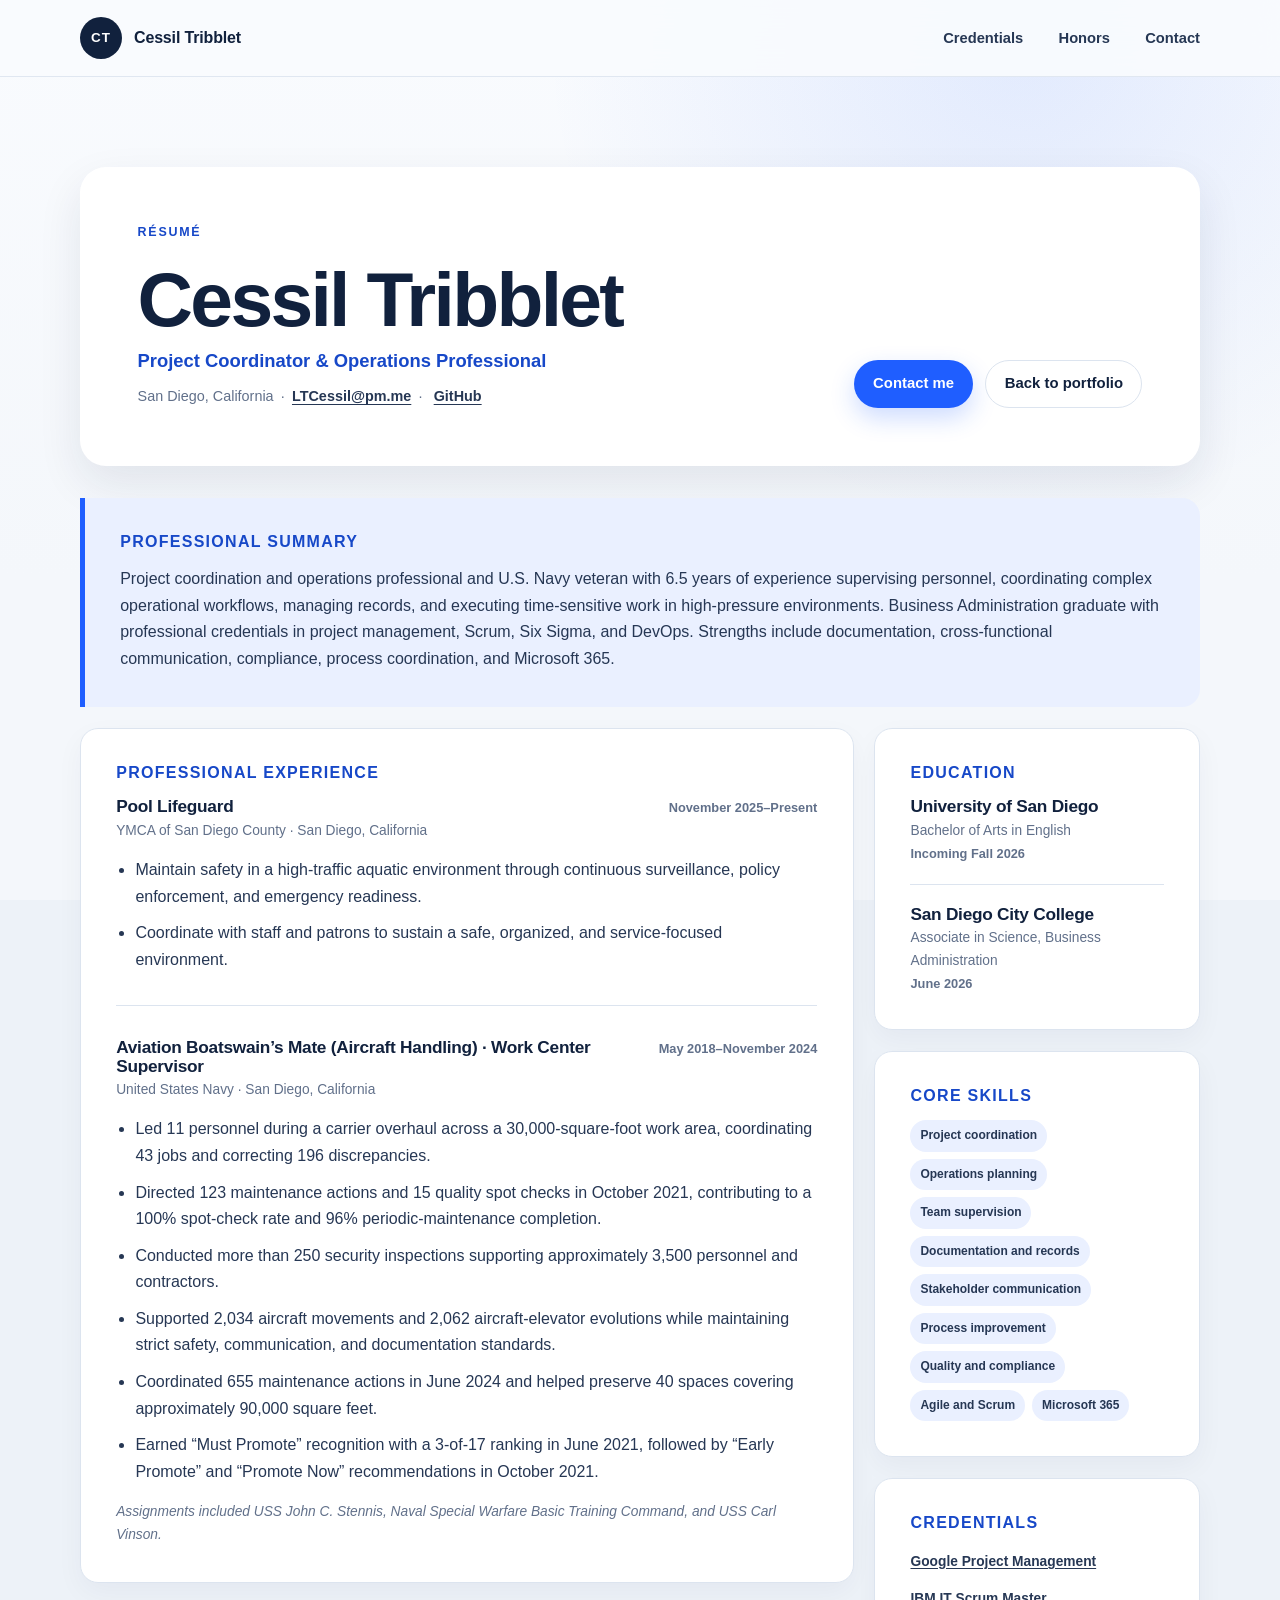
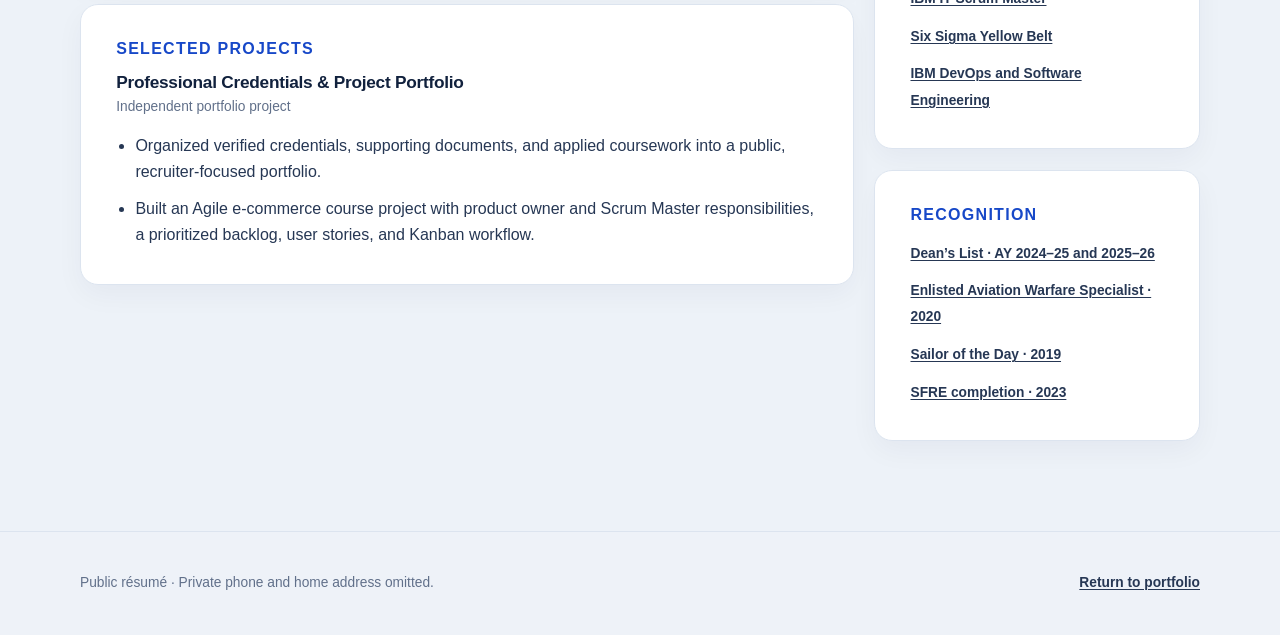
==== resume.html @ 618803ef "Build recruiter-focused portfolio redesign Add structured navigation, professional hero, public resu" ====
<!doctype html>
<html lang="en">
  <head>
    <meta charset="utf-8">
    <meta name="viewport" content="width=device-width, initial-scale=1">
    <title>Résumé | Cessil Tribblet</title>
    <meta
      name="description"
      content="Résumé for Cessil Tribblet, a project coordination and operations professional and U.S. Navy veteran based in San Diego."
    >
    <meta name="theme-color" content="#11213d">
    <link rel="icon" href="favicon.svg" type="image/svg+xml">
    <link rel="stylesheet" href="styles.css">
  </head>
  <body class="resume-body" id="top">
    <a class="skip-link" href="#resume-content">Skip to résumé</a>

    <header class="site-header">
      <div class="container site-header__inner">
        <a class="brand" href="index.html" aria-label="Return to Cessil Tribblet portfolio">
          <span class="brand__mark" aria-hidden="true">CT</span>
          <span class="brand__name">Cessil Tribblet</span>
        </a>
        <nav class="site-nav" aria-label="Résumé navigation">
          <a href="index.html#credentials">Credentials</a>
          <a href="index.html#honors">Honors</a>
          <a href="mailto:LTCessil@pm.me">Contact</a>
        </nav>
      </div>
    </header>

    <main class="resume-page" id="resume-content">
      <div class="container">
        <header class="resume-intro">
          <div>
            <p class="eyebrow">Résumé</p>
            <h1>Cessil Tribblet</h1>
            <p class="resume-intro__title">Project Coordinator &amp; Operations Professional</p>
            <p class="resume-intro__contact">
              <span>San Diego, California</span>
              <span><a href="mailto:LTCessil@pm.me">LTCessil@pm.me</a></span>
              <span>
                <a href="https://github.com/tcessil" target="_blank" rel="noopener noreferrer">GitHub</a>
              </span>
            </p>
          </div>
          <div class="button-row resume-intro__actions">
            <a class="button button--primary" href="mailto:LTCessil@pm.me">Contact me</a>
            <a class="button button--secondary" href="index.html">Back to portfolio</a>
          </div>
        </header>

        <section class="resume-summary" aria-labelledby="summary-title">
          <h2 id="summary-title">Professional summary</h2>
          <p>
            Project coordination and operations professional and U.S. Navy veteran with
            6.5 years of experience supervising personnel, coordinating complex operational
            workflows, managing records, and executing time-sensitive work in high-pressure
            environments. Business Administration graduate with professional credentials in
            project management, Scrum, Six Sigma, and DevOps. Strengths include documentation,
            cross-functional communication, compliance, process coordination, and Microsoft 365.
          </p>
        </section>

        <div class="resume-layout">
          <div class="resume-main">
            <section class="resume-section" aria-labelledby="experience-title">
              <h2 id="experience-title">Professional experience</h2>

              <article class="resume-role">
                <header>
                  <div>
                    <h3>Pool Lifeguard</h3>
                    <p>YMCA of San Diego County · San Diego, California</p>
                  </div>
                  <p class="resume-date">November 2025–Present</p>
                </header>
                <ul>
                  <li>
                    Maintain safety in a high-traffic aquatic environment through continuous
                    surveillance, policy enforcement, and emergency readiness.
                  </li>
                  <li>
                    Coordinate with staff and patrons to sustain a safe, organized, and
                    service-focused environment.
                  </li>
                </ul>
              </article>

              <article class="resume-role">
                <header>
                  <div>
                    <h3>Aviation Boatswain’s Mate (Aircraft Handling) · Work Center Supervisor</h3>
                    <p>United States Navy · San Diego, California</p>
                  </div>
                  <p class="resume-date">May 2018–November 2024</p>
                </header>
                <ul>
                  <li>
                    Led 11 personnel during a carrier overhaul across a 30,000-square-foot
                    work area, coordinating 43 jobs and correcting 196 discrepancies.
                  </li>
                  <li>
                    Directed 123 maintenance actions and 15 quality spot checks in October 2021,
                    contributing to a 100% spot-check rate and 96% periodic-maintenance completion.
                  </li>
                  <li>
                    Conducted more than 250 security inspections supporting approximately
                    3,500 personnel and contractors.
                  </li>
                  <li>
                    Supported 2,034 aircraft movements and 2,062 aircraft-elevator evolutions
                    while maintaining strict safety, communication, and documentation standards.
                  </li>
                  <li>
                    Coordinated 655 maintenance actions in June 2024 and helped preserve
                    40 spaces covering approximately 90,000 square feet.
                  </li>
                  <li>
                    Earned “Must Promote” recognition with a 3-of-17 ranking in June 2021,
                    followed by “Early Promote” and “Promote Now” recommendations in October 2021.
                  </li>
                </ul>
                <p class="resume-role__note">
                  Assignments included USS John C. Stennis, Naval Special Warfare Basic Training
                  Command, and USS Carl Vinson.
                </p>
              </article>
            </section>

            <section class="resume-section" aria-labelledby="projects-title">
              <h2 id="projects-title">Selected projects</h2>
              <article class="resume-role resume-role--compact">
                <header>
                  <div>
                    <h3>Professional Credentials &amp; Project Portfolio</h3>
                    <p>Independent portfolio project</p>
                  </div>
                </header>
                <ul>
                  <li>
                    Organized verified credentials, supporting documents, and applied coursework
                    into a public, recruiter-focused portfolio.
                  </li>
                  <li>
                    Built an Agile e-commerce course project with product owner and Scrum Master
                    responsibilities, a prioritized backlog, user stories, and Kanban workflow.
                  </li>
                </ul>
              </article>
            </section>
          </div>

          <aside class="resume-sidebar" aria-label="Education, credentials, and skills">
            <section class="resume-section" aria-labelledby="education-title">
              <h2 id="education-title">Education</h2>
              <div class="resume-item">
                <h3>University of San Diego</h3>
                <p>Bachelor of Arts in English</p>
                <p class="resume-date">Incoming Fall 2026</p>
              </div>
              <div class="resume-item">
                <h3>San Diego City College</h3>
                <p>Associate in Science, Business Administration</p>
                <p class="resume-date">June 2026</p>
              </div>
            </section>

            <section class="resume-section" aria-labelledby="skills-title">
              <h2 id="skills-title">Core skills</h2>
              <ul class="resume-skill-list">
                <li>Project coordination</li>
                <li>Operations planning</li>
                <li>Team supervision</li>
                <li>Documentation and records</li>
                <li>Stakeholder communication</li>
                <li>Process improvement</li>
                <li>Quality and compliance</li>
                <li>Agile and Scrum</li>
                <li>Microsoft 365</li>
              </ul>
            </section>

            <section class="resume-section" aria-labelledby="certifications-title">
              <h2 id="certifications-title">Credentials</h2>
              <ul class="resume-link-list">
                <li><a href="index.html#credentials">Google Project Management</a></li>
                <li><a href="index.html#credentials">IBM IT Scrum Master</a></li>
                <li><a href="index.html#credentials">Six Sigma Yellow Belt</a></li>
                <li><a href="index.html#credentials">IBM DevOps and Software Engineering</a></li>
              </ul>
            </section>

            <section class="resume-section" aria-labelledby="recognition-title">
              <h2 id="recognition-title">Recognition</h2>
              <ul class="resume-link-list">
                <li><a href="index.html#honors">Dean’s List · AY 2024–25 and 2025–26</a></li>
                <li><a href="index.html#honors">Enlisted Aviation Warfare Specialist · 2020</a></li>
                <li><a href="index.html#honors">Sailor of the Day · 2019</a></li>
                <li><a href="index.html#honors">SFRE completion · 2023</a></li>
              </ul>
            </section>
          </aside>
        </div>
      </div>
    </main>

    <footer class="site-footer">
      <div class="container site-footer__inner">
        <p>Public résumé · Private phone and home address omitted.</p>
        <a href="index.html">Return to portfolio</a>
      </div>
    </footer>
  </body>
</html>
---- styles.css ----
:root {
  --ink: #11213d;
  --ink-soft: #263754;
  --muted: #61708a;
  --blue: #1f5eff;
  --blue-deep: #1748c8;
  --paper: #f4f7fb;
  --card: #ffffff;
  --line: #dce4ef;
  --soft-blue: #eaf0ff;
  --warm: #f7f2e8;
  --shadow: 0 18px 45px rgba(17, 33, 61, 0.09);
  --radius-lg: 26px;
  --radius-md: 18px;
  --radius-sm: 12px;
  --container: 1120px;
}

*,
*::before,
*::after {
  box-sizing: border-box;
}

html {
  scroll-behavior: smooth;
}

body {
  margin: 0;
  color: var(--ink);
  background: var(--paper);
  font-family:
    Inter, ui-sans-serif, -apple-system, BlinkMacSystemFont, "Segoe UI", sans-serif;
  font-size: 1rem;
  line-height: 1.65;
  text-rendering: optimizeLegibility;
  -webkit-font-smoothing: antialiased;
}

body::before {
  position: fixed;
  z-index: -1;
  inset: 0;
  background:
    radial-gradient(circle at 80% 5%, rgba(31, 94, 255, 0.10), transparent 30rem),
    linear-gradient(180deg, #f9fbfe 0, var(--paper) 36rem);
  content: "";
}

img,
svg {
  display: block;
  max-width: 100%;
}

a {
  color: inherit;
  text-decoration-thickness: 0.08em;
  text-underline-offset: 0.18em;
}

a:hover {
  color: var(--blue-deep);
}

button,
a {
  -webkit-tap-highlight-color: transparent;
}

:focus-visible {
  outline: 3px solid rgba(31, 94, 255, 0.45);
  outline-offset: 4px;
  border-radius: 6px;
}

h1,
h2,
h3,
p {
  margin-top: 0;
}

h1,
h2,
h3 {
  color: var(--ink);
  font-weight: 800;
  line-height: 1.08;
  letter-spacing: -0.035em;
}

h1 {
  font-size: clamp(3.25rem, 7vw, 5.7rem);
}

h2 {
  font-size: clamp(2.2rem, 4vw, 3.8rem);
}

h3 {
  font-size: clamp(1.35rem, 2.3vw, 1.75rem);
}

.container {
  width: min(calc(100% - 2.5rem), var(--container));
  margin-inline: auto;
}

.skip-link {
  position: fixed;
  z-index: 100;
  top: 0.75rem;
  left: 0.75rem;
  padding: 0.7rem 1rem;
  border-radius: 8px;
  color: white;
  background: var(--ink);
  transform: translateY(-150%);
  transition: transform 160ms ease;
}

.skip-link:focus {
  transform: translateY(0);
}

.site-header {
  position: sticky;
  z-index: 50;
  top: 0;
  border-bottom: 1px solid rgba(220, 228, 239, 0.88);
  background: rgba(249, 251, 254, 0.92);
  -webkit-backdrop-filter: blur(16px);
  backdrop-filter: blur(16px);
}

.site-header__inner {
  display: flex;
  min-height: 76px;
  align-items: center;
  justify-content: space-between;
  gap: 2rem;
}

.brand {
  display: inline-flex;
  align-items: center;
  gap: 0.75rem;
  color: var(--ink);
  font-weight: 800;
  text-decoration: none;
}

.brand:hover {
  color: var(--ink);
}

.brand__mark {
  display: grid;
  width: 42px;
  height: 42px;
  place-items: center;
  border-radius: 50%;
  color: white;
  background: var(--ink);
  font-size: 0.84rem;
  letter-spacing: 0.08em;
}

.brand__name {
  letter-spacing: -0.01em;
}

.site-nav {
  display: flex;
  align-items: center;
  gap: clamp(1rem, 3vw, 2.2rem);
}

.site-nav a {
  color: var(--ink-soft);
  font-size: 0.92rem;
  font-weight: 750;
  text-decoration: none;
}

.site-nav a:hover {
  color: var(--blue);
}

.hero {
  padding: clamp(3.5rem, 7vw, 6.4rem) 0 0;
}

.hero__grid {
  display: grid;
  grid-template-columns: minmax(0, 1.55fr) minmax(300px, 0.8fr);
  align-items: center;
  gap: clamp(3rem, 7vw, 6.5rem);
}

.hero__copy {
  max-width: 760px;
}

.eyebrow {
  margin-bottom: 1rem;
  color: var(--blue-deep);
  font-size: 0.78rem;
  font-weight: 850;
  letter-spacing: 0.14em;
  line-height: 1.4;
  text-transform: uppercase;
}

.hero h1 {
  max-width: 920px;
  margin-bottom: 1.5rem;
}

.hero__lead {
  max-width: 720px;
  margin-bottom: 2rem;
  color: var(--ink-soft);
  font-size: clamp(1.08rem, 1.7vw, 1.25rem);
  line-height: 1.7;
}

.button-row,
.card-actions {
  display: flex;
  flex-wrap: wrap;
  align-items: center;
  gap: 0.75rem;
}

.button {
  display: inline-flex;
  min-height: 48px;
  align-items: center;
  justify-content: center;
  gap: 0.35rem;
  padding: 0.74rem 1.15rem;
  border: 1px solid transparent;
  border-radius: 999px;
  font-size: 0.93rem;
  font-weight: 800;
  line-height: 1.2;
  text-align: center;
  text-decoration: none;
  transition:
    transform 160ms ease,
    box-shadow 160ms ease,
    background-color 160ms ease,
    color 160ms ease;
}

.button:hover {
  transform: translateY(-2px);
}

.button--primary {
  color: white;
  background: var(--blue);
  box-shadow: 0 10px 24px rgba(31, 94, 255, 0.22);
}

.button--primary:hover {
  color: white;
  background: var(--blue-deep);
  box-shadow: 0 14px 28px rgba(31, 94, 255, 0.28);
}

.button--secondary {
  border-color: var(--line);
  color: var(--ink);
  background: white;
}

.button--secondary:hover {
  border-color: #b9c7dc;
  color: var(--ink);
  background: var(--soft-blue);
}

.button--small {
  min-height: 42px;
  padding: 0.62rem 1rem;
  font-size: 0.84rem;
}

.button--text {
  min-height: auto;
  padding-inline: 0.25rem;
  color: var(--blue-deep);
  background: transparent;
}

.button--text:hover {
  color: var(--blue-deep);
  box-shadow: none;
}

.focus-card {
  padding: clamp(1.7rem, 3vw, 2.3rem);
  border: 1px solid rgba(220, 228, 239, 0.95);
  border-radius: var(--radius-lg);
  background:
    linear-gradient(145deg, rgba(255, 255, 255, 0.98), rgba(234, 240, 255, 0.85));
  box-shadow: var(--shadow);
}

.focus-card__label {
  margin-bottom: 0.8rem;
  color: var(--blue-deep);
  font-size: 0.78rem;
  font-weight: 850;
  letter-spacing: 0.12em;
  text-transform: uppercase;
}

.focus-card h2 {
  margin-bottom: 1.5rem;
  font-size: clamp(1.55rem, 2.3vw, 2.1rem);
}

.check-list {
  display: grid;
  margin: 0;
  padding: 0;
  gap: 0.85rem;
  color: var(--ink-soft);
  list-style: none;
}

.check-list li {
  position: relative;
  padding-left: 1.7rem;
}

.check-list li::before {
  position: absolute;
  top: 0.05rem;
  left: 0;
  color: var(--blue);
  font-weight: 900;
  content: "✓";
}

.proof-strip {
  display: grid;
  margin: clamp(3.5rem, 7vw, 6rem) 0 0;
  padding: 1.45rem clamp(1.2rem, 3vw, 2rem);
  grid-template-columns: repeat(3, 1fr);
  gap: 1rem;
  border: 1px solid var(--line);
  border-radius: var(--radius-md) var(--radius-md) 0 0;
  background: rgba(255, 255, 255, 0.8);
}

.proof-strip div {
  min-width: 0;
  padding-inline: clamp(0rem, 2vw, 1.25rem);
}

.proof-strip div + div {
  border-left: 1px solid var(--line);
}

.proof-strip dt {
  color: var(--ink);
  font-size: clamp(1.2rem, 2vw, 1.5rem);
  font-weight: 850;
  line-height: 1.25;
}

.proof-strip dd {
  margin: 0.25rem 0 0;
  color: var(--muted);
  font-size: 0.88rem;
}

.section {
  padding: clamp(5rem, 9vw, 8rem) 0;
}

.section--tinted {
  border-block: 1px solid var(--line);
  background: rgba(234, 240, 255, 0.52);
}

.section-heading {
  display: grid;
  margin-bottom: clamp(2.25rem, 5vw, 3.8rem);
  grid-template-columns: minmax(0, 1fr) minmax(280px, 0.65fr);
  align-items: end;
  gap: 2rem;
}

.section-heading h2 {
  margin-bottom: 0;
}

.section-heading > p {
  max-width: 510px;
  margin: 0 0 0.3rem auto;
  color: var(--muted);
}

.card-grid,
.honors-grid {
  display: grid;
  grid-template-columns: repeat(2, minmax(0, 1fr));
  gap: 1.35rem;
}

.credential-card,
.honor-card {
  position: relative;
  display: flex;
  overflow: hidden;
  min-width: 0;
  padding: clamp(1.45rem, 3vw, 2rem);
  flex-direction: column;
  border: 1px solid var(--line);
  border-radius: var(--radius-md);
  background: var(--card);
  box-shadow: 0 12px 30px rgba(17, 33, 61, 0.055);
  transition:
    transform 180ms ease,
    border-color 180ms ease,
    box-shadow 180ms ease;
}

.credential-card:hover,
.honor-card:hover {
  border-color: #bdc9dc;
  box-shadow: 0 18px 40px rgba(17, 33, 61, 0.09);
  transform: translateY(-4px);
}

.card-meta {
  display: flex;
  margin-bottom: 1.35rem;
  align-items: center;
  gap: 0.85rem;
}

.provider-mark {
  display: grid;
  width: 46px;
  height: 46px;
  flex: 0 0 46px;
  place-items: center;
  border-radius: 13px;
  color: white;
  background: var(--ink);
  font-size: 0.78rem;
  font-weight: 900;
  letter-spacing: -0.03em;
}

.provider-mark--google {
  color: #185abc;
  background:
    linear-gradient(135deg, #eaf0ff, #ffffff);
  font-size: 1.25rem;
}

.provider-mark--ibm {
  border-radius: 8px;
  color: var(--ink);
  background: #f0f3f8;
}

.provider-mark--ksu {
  color: #ffcc33;
  background: #171717;
}

.card-kicker,
.card-date {
  margin: 0;
  font-size: 0.78rem;
  line-height: 1.45;
}

.card-kicker {
  color: var(--ink);
  font-weight: 850;
  letter-spacing: 0.055em;
  text-transform: uppercase;
}

.card-date {
  color: var(--muted);
}

.credential-card h3,
.honor-card h3 {
  margin-bottom: 0.85rem;
}

.credential-card > p,
.honor-card > p {
  color: var(--ink-soft);
}

.skill-list {
  display: flex;
  margin: auto 0 1.45rem;
  padding: 1.15rem 0 0;
  flex-wrap: wrap;
  gap: 0.5rem;
  list-style: none;
}

.skill-list li {
  padding: 0.38rem 0.7rem;
  border: 1px solid #d9e2f1;
  border-radius: 999px;
  color: var(--ink-soft);
  background: var(--soft-blue);
  font-size: 0.76rem;
  font-weight: 700;
  line-height: 1.25;
}

.card-actions {
  padding-top: 0.25rem;
}

.honor-card__icon {
  display: grid;
  width: 48px;
  height: 48px;
  margin-bottom: 1.2rem;
  place-items: center;
  border-radius: 14px;
  color: var(--blue-deep);
  background: var(--soft-blue);
  font-size: 0.82rem;
  font-weight: 900;
  letter-spacing: 0.08em;
}

.honor-card__source {
  margin: -0.25rem 0 1rem;
  color: var(--muted) !important;
  font-size: 0.88rem;
  font-weight: 700;
}

.document-links {
  display: flex;
  margin-top: auto;
  padding-top: 1.1rem;
  flex-wrap: wrap;
  gap: 0.6rem 1rem;
  border-top: 1px solid var(--line);
}

.document-links a {
  color: var(--blue-deep);
  font-size: 0.85rem;
  font-weight: 850;
}

.contact-section {
  padding-block: clamp(4.5rem, 8vw, 7rem);
}

.contact-card {
  display: grid;
  padding: clamp(2rem, 5vw, 4.4rem);
  grid-template-columns: minmax(0, 1.4fr) auto;
  align-items: center;
  gap: 3rem;
  border-radius: var(--radius-lg);
  color: white;
  background:
    radial-gradient(circle at 90% 10%, rgba(76, 123, 255, 0.65), transparent 24rem),
    var(--ink);
  box-shadow: var(--shadow);
}

.contact-card .eyebrow {
  color: #a9c0ff;
}

.contact-card h2 {
  max-width: 700px;
  margin-bottom: 1rem;
  color: white;
}

.contact-card p:last-child {
  max-width: 680px;
  margin-bottom: 0;
  color: #ced8ea;
}

.contact-card__actions {
  display: flex;
  min-width: 190px;
  flex-direction: column;
  align-items: stretch;
  gap: 0.75rem;
}

.button--light {
  color: var(--ink);
  background: white;
  box-shadow: none;
}

.button--light:hover {
  color: var(--ink);
  background: var(--soft-blue);
}

.button--on-dark {
  border-color: rgba(255, 255, 255, 0.35);
  color: white;
  background: transparent;
}

.button--on-dark:hover {
  border-color: white;
  color: white;
  background: rgba(255, 255, 255, 0.08);
}

.site-footer {
  padding: 2.5rem 0;
  border-top: 1px solid var(--line);
  color: var(--muted);
  background: #eef2f8;
  font-size: 0.86rem;
}

.site-footer p {
  margin: 0;
}

.site-footer__inner {
  display: flex;
  align-items: center;
  justify-content: space-between;
  gap: 2rem;
}

.site-footer__name {
  color: var(--ink);
  font-weight: 850;
}

.site-footer__links {
  display: flex;
  flex-wrap: wrap;
  justify-content: flex-end;
  gap: 0.6rem 1.25rem;
}

.site-footer a {
  color: var(--ink-soft);
  font-weight: 750;
}

/* Résumé */

.resume-body {
  background: #edf2f8;
}

.resume-page {
  padding: clamp(3.5rem, 7vw, 6rem) 0;
}

.resume-intro {
  display: flex;
  margin-bottom: 2rem;
  padding: clamp(2rem, 5vw, 3.6rem);
  align-items: end;
  justify-content: space-between;
  gap: 2rem;
  border-radius: var(--radius-lg);
  background: white;
  box-shadow: var(--shadow);
}

.resume-intro h1 {
  margin-bottom: 0.35rem;
  font-size: clamp(2.7rem, 6vw, 4.8rem);
}

.resume-intro__title {
  margin-bottom: 0.5rem;
  color: var(--blue-deep);
  font-size: 1.15rem;
  font-weight: 800;
}

.resume-intro__contact {
  display: flex;
  margin: 0;
  align-items: center;
  flex-wrap: wrap;
  gap: 0.15rem 0.45rem;
  color: var(--muted);
  font-size: 0.9rem;
}

.resume-intro__contact span + span::before {
  margin-right: 0.45rem;
  color: var(--muted);
  content: "·";
}

.resume-intro__contact a {
  color: var(--ink-soft);
  font-weight: 700;
}

.resume-intro__actions {
  flex: 0 0 auto;
}

.resume-summary {
  margin-bottom: 1.3rem;
  padding: clamp(1.5rem, 3vw, 2.2rem);
  border-left: 5px solid var(--blue);
  border-radius: 0 var(--radius-md) var(--radius-md) 0;
  background: var(--soft-blue);
}

.resume-summary h2,
.resume-section > h2 {
  margin-bottom: 1rem;
  color: var(--blue-deep);
  font-size: 1rem;
  letter-spacing: 0.08em;
  text-transform: uppercase;
}

.resume-summary p {
  margin: 0;
  color: var(--ink-soft);
}

.resume-layout {
  display: grid;
  grid-template-columns: minmax(0, 1.9fr) minmax(260px, 0.8fr);
  align-items: start;
  gap: 1.3rem;
}

.resume-main,
.resume-sidebar {
  display: grid;
  gap: 1.3rem;
}

.resume-section {
  padding: clamp(1.5rem, 3vw, 2.2rem);
  border: 1px solid var(--line);
  border-radius: var(--radius-md);
  background: white;
  box-shadow: 0 10px 28px rgba(17, 33, 61, 0.045);
}

.resume-role + .resume-role {
  margin-top: 2rem;
  padding-top: 2rem;
  border-top: 1px solid var(--line);
}

.resume-role header {
  display: flex;
  margin-bottom: 0.9rem;
  align-items: start;
  justify-content: space-between;
  gap: 1.5rem;
}

.resume-role h3,
.resume-item h3 {
  margin-bottom: 0.25rem;
  font-size: 1.08rem;
  letter-spacing: -0.015em;
}

.resume-role header p,
.resume-item p {
  margin: 0;
  color: var(--muted);
  font-size: 0.86rem;
}

.resume-date {
  flex: 0 0 auto;
  color: var(--muted) !important;
  font-size: 0.8rem !important;
  font-weight: 750;
}

.resume-role ul {
  margin: 0;
  padding-left: 1.2rem;
  color: var(--ink-soft);
}

.resume-role li + li {
  margin-top: 0.65rem;
}

.resume-role__note {
  margin: 1rem 0 0;
  color: var(--muted);
  font-size: 0.86rem;
  font-style: italic;
}

.resume-item + .resume-item {
  margin-top: 1.25rem;
  padding-top: 1.25rem;
  border-top: 1px solid var(--line);
}

.resume-skill-list,
.resume-link-list {
  margin: 0;
  padding: 0;
  list-style: none;
}

.resume-skill-list {
  display: flex;
  flex-wrap: wrap;
  gap: 0.45rem;
}

.resume-skill-list li {
  padding: 0.36rem 0.62rem;
  border-radius: 999px;
  color: var(--ink-soft);
  background: var(--soft-blue);
  font-size: 0.75rem;
  font-weight: 700;
}

.resume-link-list li + li {
  margin-top: 0.7rem;
}

.resume-link-list a {
  color: var(--ink-soft);
  font-size: 0.86rem;
  font-weight: 700;
}

@keyframes rise-in {
  from {
    opacity: 0;
    transform: translateY(12px);
  }
  to {
    opacity: 1;
    transform: translateY(0);
  }
}

.hero__copy,
.focus-card,
.proof-strip,
.card-grid,
.honors-grid {
  animation: rise-in 520ms ease both;
}

.focus-card,
.card-grid {
  animation-delay: 90ms;
}

@media (max-width: 900px) {
  .hero__grid,
  .section-heading,
  .contact-card,
  .resume-layout {
    grid-template-columns: 1fr;
  }

  .hero__grid {
    gap: 2.5rem;
  }

  .focus-card {
    max-width: 640px;
  }

  .section-heading {
    align-items: start;
    gap: 1rem;
  }

  .section-heading > p {
    margin-left: 0;
  }

  .contact-card__actions {
    width: min(100%, 420px);
    min-width: 0;
    flex-direction: row;
  }

  .contact-card__actions .button {
    flex: 1 1 160px;
  }

  .resume-intro {
    align-items: start;
    flex-direction: column;
  }
}

@media (max-width: 720px) {
  .container {
    width: min(calc(100% - 1.5rem), var(--container));
  }

  .site-header__inner {
    min-height: 68px;
    gap: 1rem;
  }

  .brand__name {
    display: none;
  }

  .site-nav {
    gap: 0.9rem;
  }

  .site-nav a {
    font-size: 0.8rem;
  }

  .hero {
    padding-top: 3.25rem;
  }

  .hero h1 {
    font-size: clamp(2.65rem, 12vw, 3.45rem);
  }

  .hero__lead {
    font-size: 1.02rem;
  }

  .proof-strip {
    margin-top: 3.25rem;
    padding: 1.2rem;
    grid-template-columns: 1fr;
  }

  .proof-strip div {
    padding: 0;
  }

  .proof-strip div + div {
    padding-top: 1rem;
    border-top: 1px solid var(--line);
    border-left: 0;
  }

  .section {
    padding-block: 4.5rem;
  }

  .card-grid,
  .honors-grid {
    grid-template-columns: 1fr;
  }

  .credential-card,
  .honor-card {
    padding: 1.35rem;
  }

  .button-row,
  .card-actions {
    align-items: stretch;
    flex-direction: column;
  }

  .button-row .button,
  .card-actions .button {
    width: 100%;
  }

  .contact-card {
    padding: 1.6rem;
    gap: 2rem;
  }

  .contact-card__actions {
    width: 100%;
    flex-direction: column;
  }

  .contact-card__actions .button {
    flex: 0 0 auto;
  }

  .site-footer__inner,
  .site-footer__links {
    align-items: flex-start;
    justify-content: flex-start;
    flex-direction: column;
    gap: 0.65rem;
  }

  .resume-page {
    padding-block: 2.5rem;
  }

  .resume-intro,
  .resume-summary,
  .resume-section {
    padding: 1.35rem;
  }

  .resume-intro h1 {
    font-size: 2.65rem;
  }

  .resume-intro__contact {
    display: flex;
    flex-direction: column;
    align-items: flex-start;
    gap: 0.2rem;
  }

  .resume-intro__contact span + span::before {
    content: none;
  }

  .resume-role header {
    flex-direction: column;
    gap: 0.35rem;
  }
}

@media (prefers-reduced-motion: reduce) {
  html {
    scroll-behavior: auto;
  }

  *,
  *::before,
  *::after {
    scroll-behavior: auto !important;
    animation-duration: 0.01ms !important;
    animation-iteration-count: 1 !important;
    transition-duration: 0.01ms !important;
  }
}

@media print {
  @page {
    margin: 0.55in;
  }

  body,
  .resume-body {
    color: #000;
    background: #fff;
    font-size: 9.5pt;
    line-height: 1.42;
  }

  body::before,
  .site-header,
  .site-footer,
  .resume-intro__actions {
    display: none !important;
  }

  .container {
    width: 100%;
    max-width: none;
  }

  .resume-page {
    padding: 0;
  }

  .resume-intro,
  .resume-summary,
  .resume-section {
    padding: 0;
    border: 0;
    border-radius: 0;
    box-shadow: none;
  }

  .resume-intro {
    margin-bottom: 0.22in;
  }

  .resume-intro h1 {
    font-size: 26pt;
  }

  .resume-summary {
    margin-bottom: 0.22in;
  }

  .resume-layout {
    grid-template-columns: 1.85fr 0.8fr;
    gap: 0.28in;
  }

  .resume-main,
  .resume-sidebar {
    gap: 0.22in;
  }

  .resume-section {
    break-inside: avoid;
  }

  .resume-role + .resume-role {
    margin-top: 0.18in;
    padding-top: 0.18in;
  }

  a {
    color: inherit;
    text-decoration: none;
  }
}
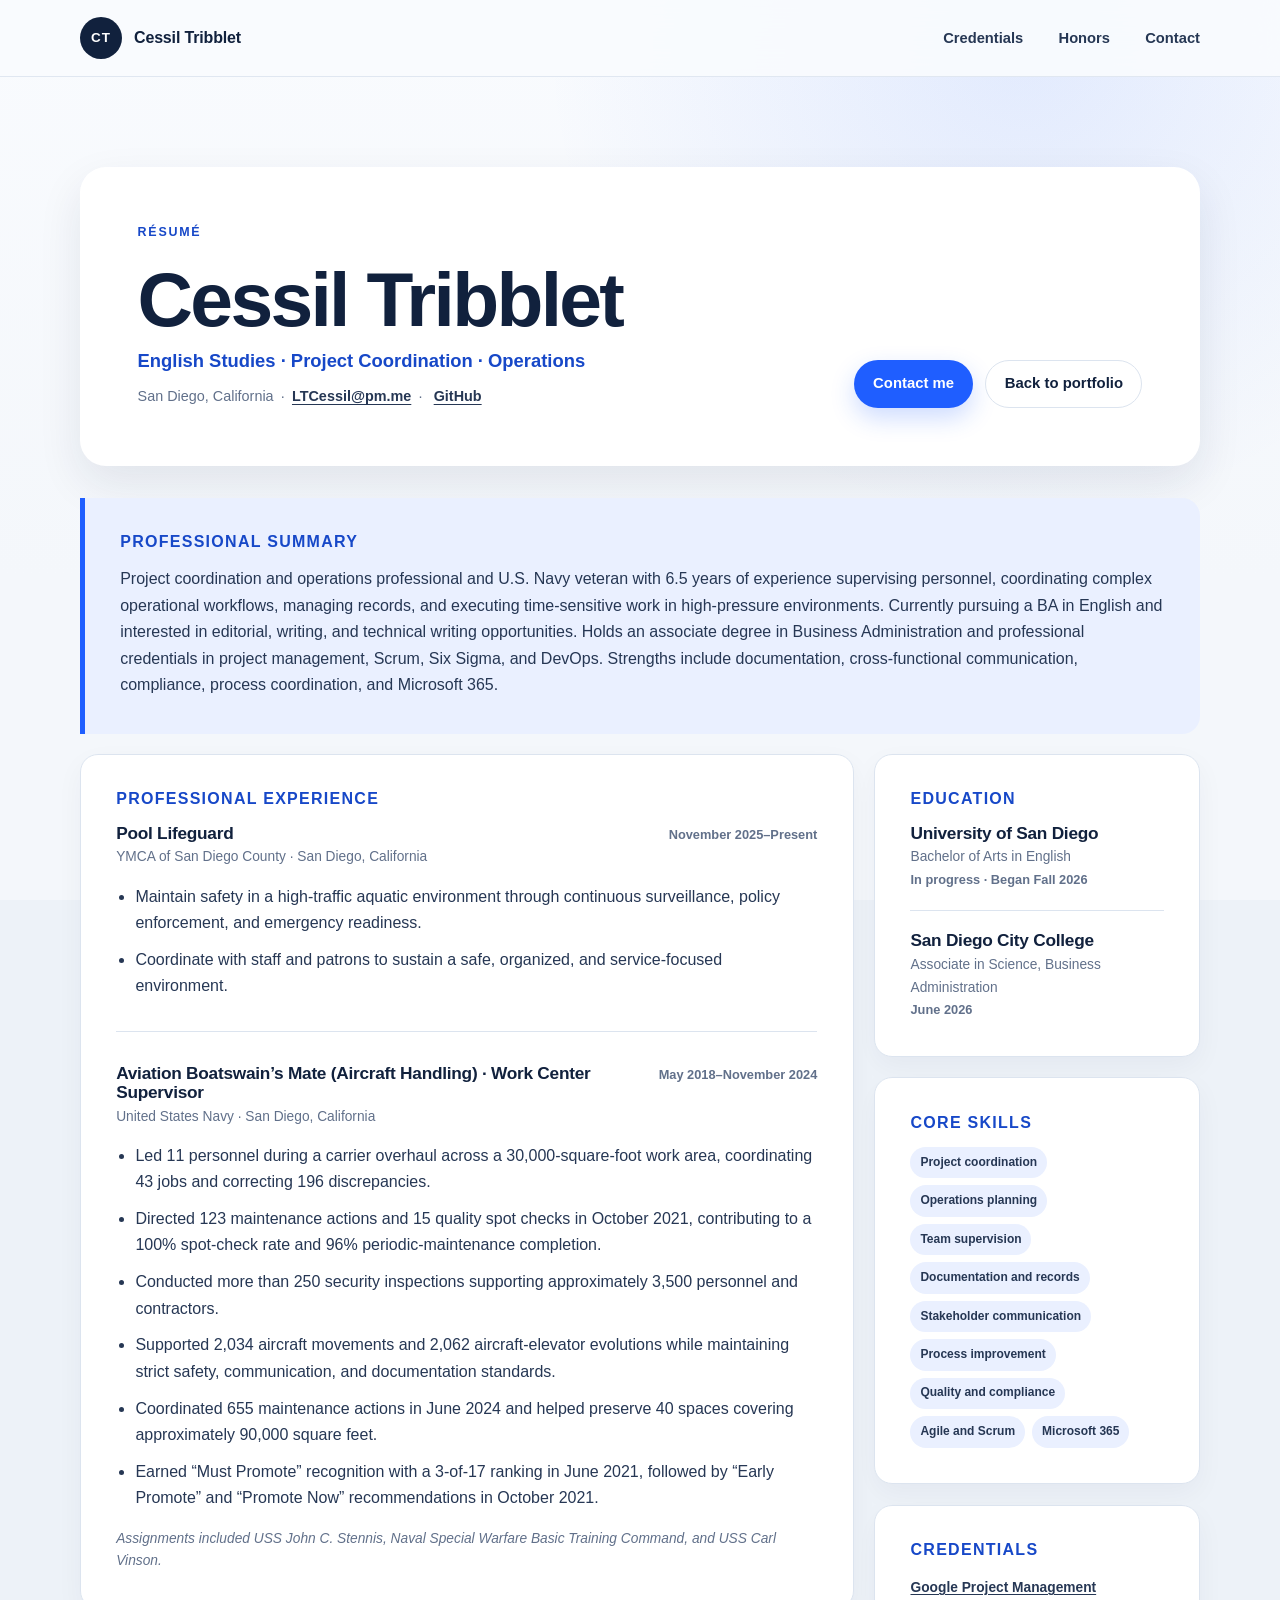
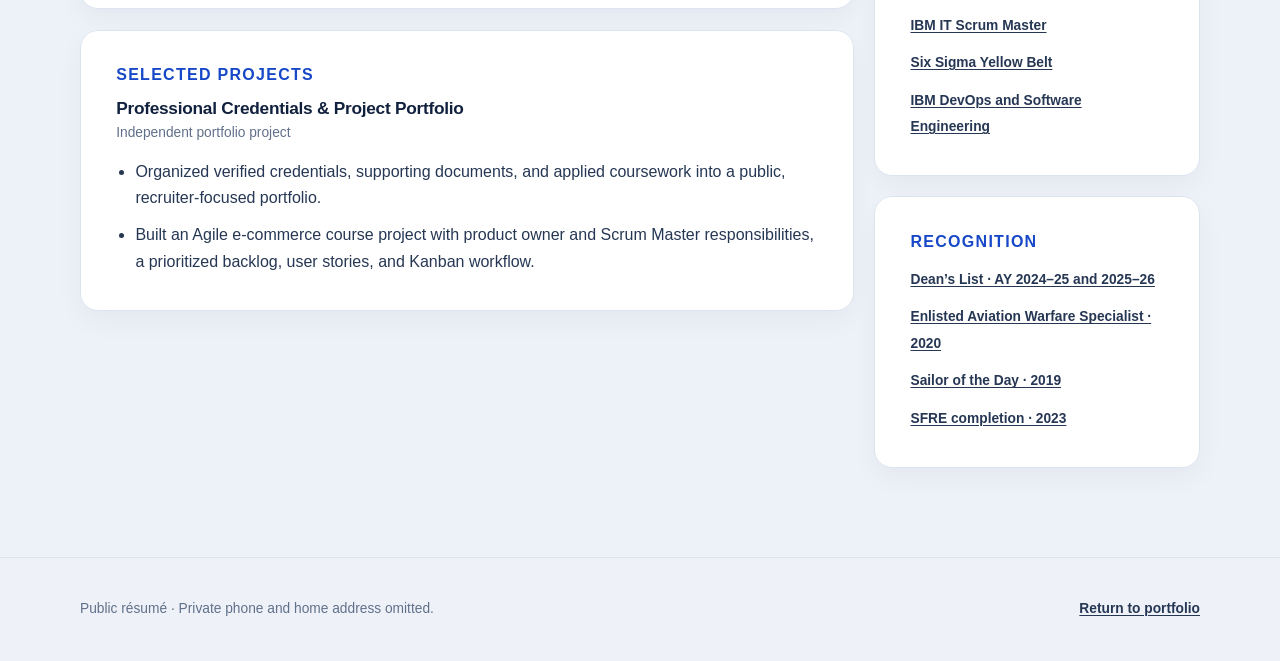
==== commit a4c25415: "Update education and professional focus" ====
--- a/resume.html
+++ b/resume.html
@@ -6,7 +6,7 @@
     <title>Résumé | Cessil Tribblet</title>
     <meta
       name="description"
-      content="Résumé for Cessil Tribblet, a project coordination and operations professional and U.S. Navy veteran based in San Diego."
+      content="Résumé for Cessil Tribblet, an English student and U.S. Navy veteran with experience in project coordination, documentation, and operations."
     >
     <meta name="theme-color" content="#11213d">
     <link rel="icon" href="favicon.svg" type="image/svg+xml">
@@ -35,7 +35,7 @@
           <div>
             <p class="eyebrow">Résumé</p>
             <h1>Cessil Tribblet</h1>
-            <p class="resume-intro__title">Project Coordinator &amp; Operations Professional</p>
+            <p class="resume-intro__title">English Studies · Project Coordination · Operations</p>
             <p class="resume-intro__contact">
               <span>San Diego, California</span>
               <span><a href="mailto:LTCessil@pm.me">LTCessil@pm.me</a></span>
@@ -56,9 +56,11 @@
             Project coordination and operations professional and U.S. Navy veteran with
             6.5 years of experience supervising personnel, coordinating complex operational
             workflows, managing records, and executing time-sensitive work in high-pressure
-            environments. Business Administration graduate with professional credentials in
-            project management, Scrum, Six Sigma, and DevOps. Strengths include documentation,
-            cross-functional communication, compliance, process coordination, and Microsoft 365.
+            environments. Currently pursuing a BA in English and interested in editorial,
+            writing, and technical writing opportunities. Holds an associate degree in Business
+            Administration and professional credentials in project management, Scrum, Six Sigma,
+            and DevOps. Strengths include documentation, cross-functional communication,
+            compliance, process coordination, and Microsoft 365.
           </p>
         </section>
 
@@ -157,7 +159,7 @@
               <div class="resume-item">
                 <h3>University of San Diego</h3>
                 <p>Bachelor of Arts in English</p>
-                <p class="resume-date">Incoming Fall 2026</p>
+                <p class="resume-date">In progress · Began Fall 2026</p>
               </div>
               <div class="resume-item">
                 <h3>San Diego City College</h3>
--- a/styles.css
+++ b/styles.css
@@ -348,39 +348,6 @@
   content: "✓";
 }
 
-.proof-strip {
-  display: grid;
-  margin: clamp(3.5rem, 7vw, 6rem) 0 0;
-  padding: 1.45rem clamp(1.2rem, 3vw, 2rem);
-  grid-template-columns: repeat(3, 1fr);
-  gap: 1rem;
-  border: 1px solid var(--line);
-  border-radius: var(--radius-md) var(--radius-md) 0 0;
-  background: rgba(255, 255, 255, 0.8);
-}
-
-.proof-strip div {
-  min-width: 0;
-  padding-inline: clamp(0rem, 2vw, 1.25rem);
-}
-
-.proof-strip div + div {
-  border-left: 1px solid var(--line);
-}
-
-.proof-strip dt {
-  color: var(--ink);
-  font-size: clamp(1.2rem, 2vw, 1.5rem);
-  font-weight: 850;
-  line-height: 1.25;
-}
-
-.proof-strip dd {
-  margin: 0.25rem 0 0;
-  color: var(--muted);
-  font-size: 0.88rem;
-}
-
 .section {
   padding: clamp(5rem, 9vw, 8rem) 0;
 }
@@ -552,6 +519,40 @@
   font-weight: 700;
 }
 
+.qualification-process {
+  margin: 1rem 0 1.2rem;
+  padding: 1rem 1.05rem;
+  border-left: 3px solid var(--blue);
+  border-radius: 0 var(--radius-sm) var(--radius-sm) 0;
+  color: var(--ink-soft);
+  background: var(--soft-blue);
+  font-size: 0.9rem;
+}
+
+.qualification-process p {
+  margin: 0;
+}
+
+.qualification-process__steps {
+  display: grid;
+  margin: 0;
+  padding-left: 1.15rem;
+  gap: 0.35rem;
+}
+
+.qualification-process__steps li {
+  padding-left: 0.2rem;
+}
+
+.qualification-process__title {
+  margin-bottom: 0.4rem !important;
+  color: var(--ink) !important;
+  font-size: 0.78rem;
+  font-weight: 850;
+  letter-spacing: 0.08em;
+  text-transform: uppercase;
+}
+
 .document-links {
   display: flex;
   margin-top: auto;
@@ -595,10 +596,17 @@
   color: white;
 }
 
-.contact-card p:last-child {
+.contact-card__details {
   max-width: 680px;
-  margin-bottom: 0;
   color: #ced8ea;
+}
+
+.contact-card__details p {
+  margin: 0;
+}
+
+.contact-card__details p + p {
+  margin-top: 0.8rem;
 }
 
 .contact-card__actions {
@@ -873,7 +881,6 @@
 
 .hero__copy,
 .focus-card,
-.proof-strip,
 .card-grid,
 .honors-grid {
   animation: rise-in 520ms ease both;
@@ -957,22 +964,6 @@
 
   .hero__lead {
     font-size: 1.02rem;
-  }
-
-  .proof-strip {
-    margin-top: 3.25rem;
-    padding: 1.2rem;
-    grid-template-columns: 1fr;
-  }
-
-  .proof-strip div {
-    padding: 0;
-  }
-
-  .proof-strip div + div {
-    padding-top: 1rem;
-    border-top: 1px solid var(--line);
-    border-left: 0;
   }
 
   .section {
